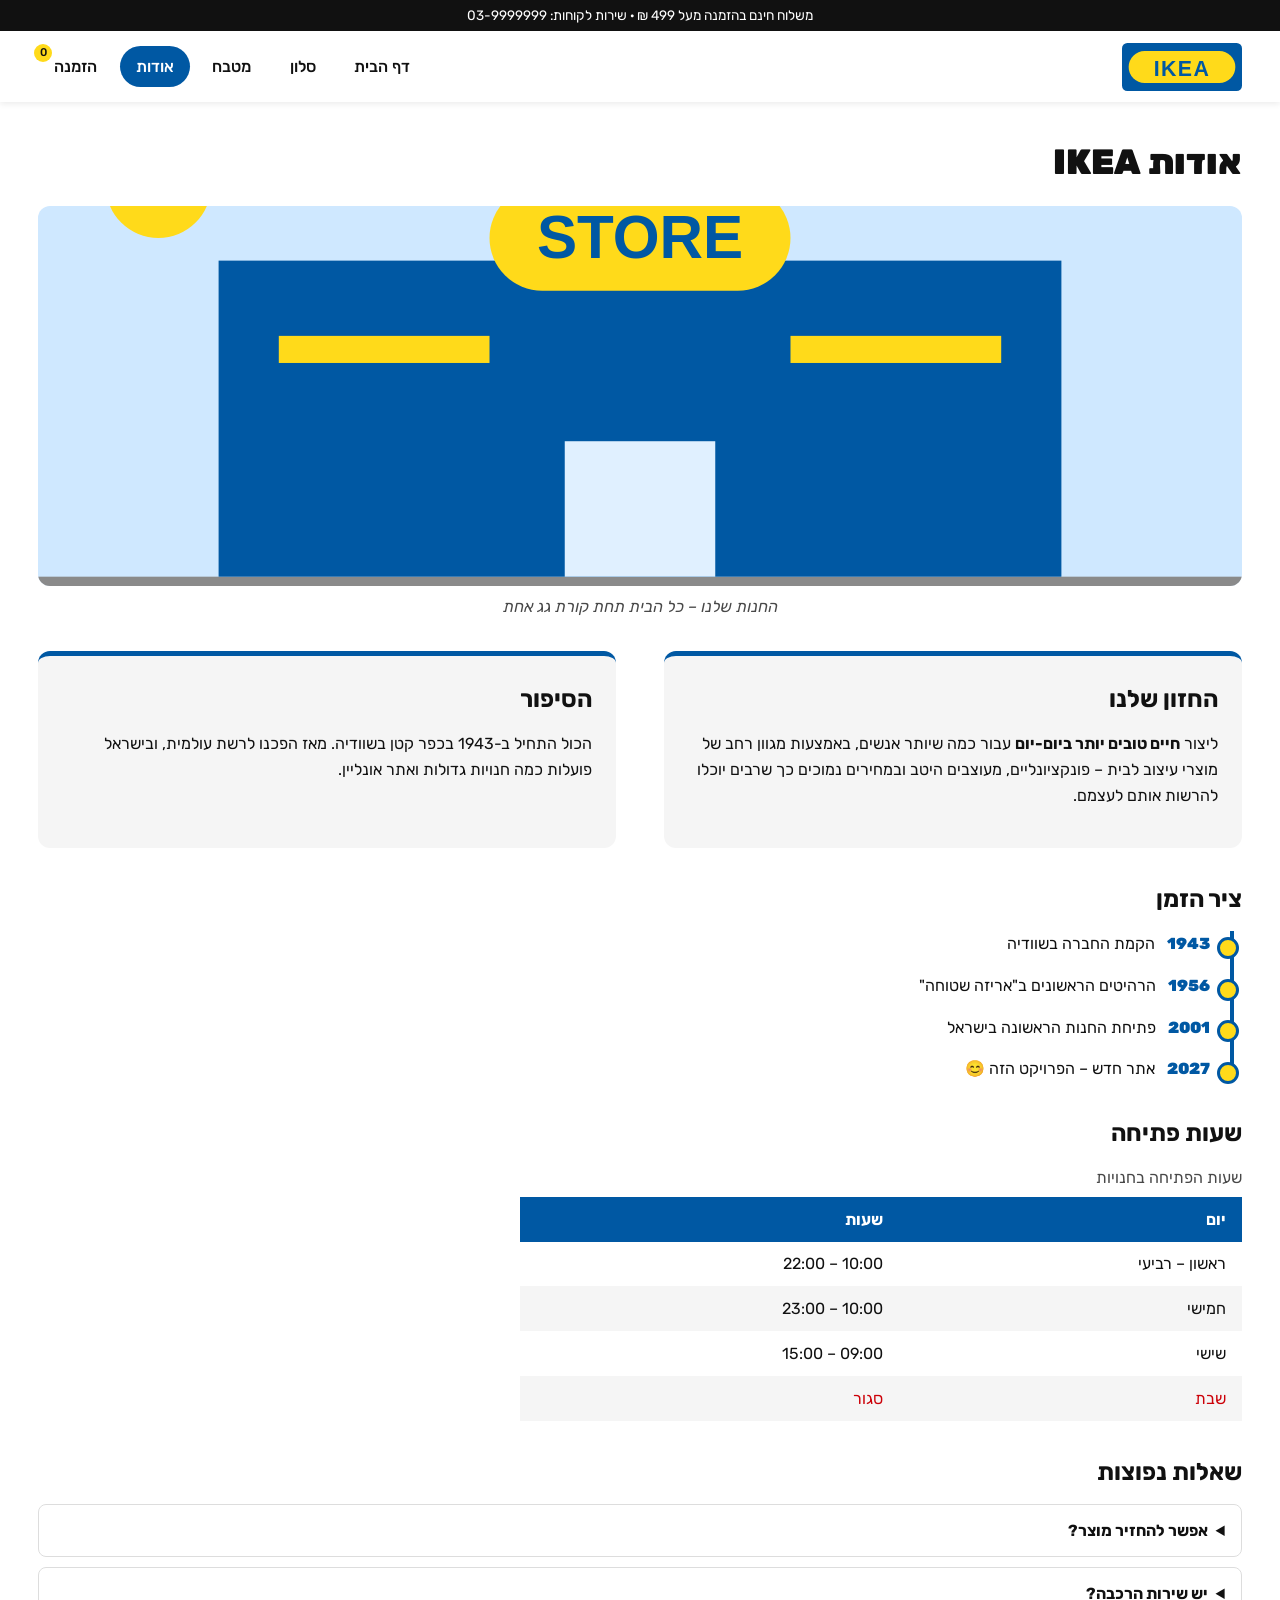
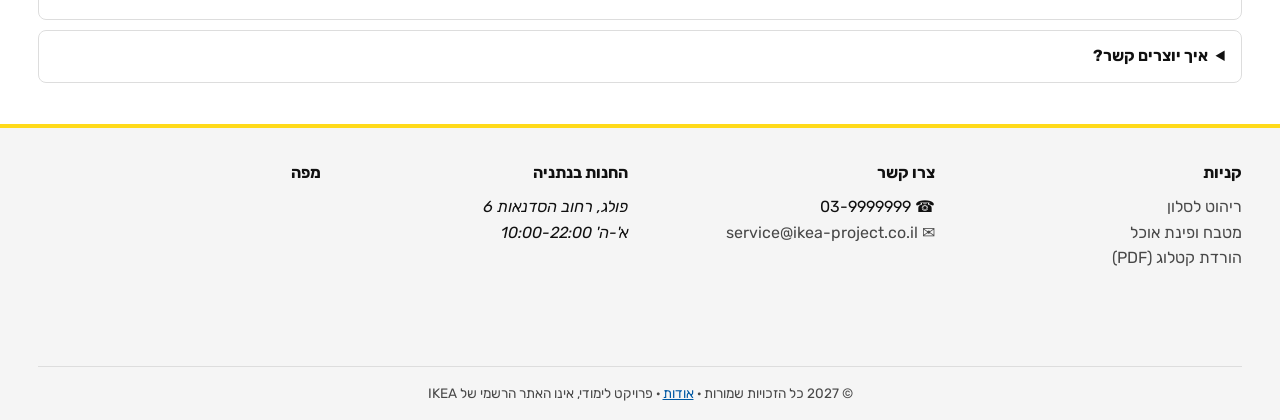
==== pages/about.html @ 293328e9 "Add files via upload" ====
<!DOCTYPE html>
<html lang="he" dir="rtl">
<head>
  <meta charset="UTF-8">
  <meta name="viewport" content="width=device-width, initial-scale=1.0">
  <meta name="description" content="איקאה - רהיטים ועיצוב לבית (פרויקט לימודי HTML+CSS)">
  <title>אודות | IKEA</title>
  <link rel="icon" href="../favicon.ico">
  <link rel="stylesheet" href="../css/style.css">
  <link rel="stylesheet" href="../css/about.css">
</head>
<body>
  <header>
    <p class="top-bar">משלוח חינם בהזמנה מעל 499 ₪ · שירות לקוחות: 03-9999999</a></p>
    <div class="header-inner">
      <a class="logo" href="../index.html" title="לדף הבית">
        <img src="../files/images/logo.svg" alt="לוגו IKEA">
      </a>
      <nav class="main-nav" aria-label="ניווט ראשי">
        <ul>
          <li><a href="../index.html">דף הבית</a></li>
          <li><a href="living-room.html">סלון</a></li>
          <li><a href="kitchen.html">מטבח</a></li>
          <li><a href="about.html" aria-current="page">אודות</a></li>
          <li><a href="order.html" class="cart-link">הזמנה</a></li>
        </ul>
      </nav>
    </div>
  </header>

  <div class="page">
    <main>
      <h1>אודות IKEA</h1>
      <figure class="about-img">
        <img src="../files/images/store.svg" alt="חנות IKEA">
        <figcaption>החנות שלנו – כל הבית תחת קורת גג אחת</figcaption>
      </figure>

      <section class="story">
        <article>
          <h2>החזון שלנו</h2>
          <p>ליצור <strong>חיים טובים יותר ביום-יום</strong> עבור כמה שיותר אנשים, באמצעות מגוון רחב של מוצרי עיצוב לבית –
            פונקציונליים, מעוצבים היטב ובמחירים נמוכים כך שרבים יוכלו להרשות אותם לעצמם.</p>
        </article>
        <article>
          <h2>הסיפור</h2>
          <p>הכול התחיל ב-1943 בכפר קטן בשוודיה. מאז הפכנו לרשת עולמית, ובישראל פועלות כמה חנויות גדולות
            ואתר אונליין.</p>
        </article>
      </section>

      <section>
        <h2>ציר הזמן</h2>
        <ul class="timeline">
          <li><time datetime="1943">1943</time> הקמת החברה בשוודיה</li>
          <li><time datetime="1956">1956</time> הרהיטים הראשונים ב"אריזה שטוחה"</li>
          <li><time datetime="2001">2001</time> פתיחת החנות הראשונה בישראל</li>
          <li><time datetime="2027">2027</time> אתר חדש – הפרויקט הזה 😊</li>
        </ul>
      </section>

      <section>
        <h2>שעות פתיחה</h2>
        <table class="hours">
          <caption>שעות הפתיחה בחנויות</caption>
          <thead>
            <tr><th>יום</th><th>שעות</th></tr>
          </thead>
          <tbody>
            <tr><td>ראשון – רביעי</td><td>10:00 – 22:00</td></tr>
            <tr><td>חמישי</td><td>10:00 – 23:00</td></tr>
            <tr><td>שישי</td><td>09:00 – 15:00</td></tr>
            <tr><td>שבת</td><td>סגור</td></tr>
          </tbody>
        </table>
      </section>

      <section>
        <h2>שאלות נפוצות</h2>
        <details>
          <summary>אפשר להחזיר מוצר?</summary>
          <p>כן, תוך 365 יום עם חשבונית, כל עוד המוצר לא נפגע.</p>
        </details>
        <details>
          <summary>יש שירות הרכבה?</summary>
          <p>כן, בתוספת תשלום. אפשר לבחור הרכבה בטופס ההזמנה.</p>
        </details>
        <details>
          <summary>איך יוצרים קשר?</summary>
          <p>בטלפון 03-9999999</a> או במייל
            <a href="mailto:service@ikea-project.co.il">service@ikea-project.co.il</a>.</p>
        </details>
      </section>
    </main>
  </div>

  <footer>
    <div class="footer-cols">
      <section>
        <h3>קניות</h3>
        <ul>
          <li><a href="living-room.html">ריהוט לסלון</a></li>
          <li><a href="kitchen.html">מטבח ופינת אוכל</a></li>
          <li><a href="../files/docs/catalog-2027.pdf" download>הורדת קטלוג (PDF)</a></li>
        </ul>
      </section>
      <section>
        <h3>צרו קשר</h3>
        <ul>
          <li>☎ 03-9999999</a></li>
          <li><a href="mailto:service@ikea-project.co.il?subject=פנייה מהאתר">✉ service@ikea-project.co.il</a></li>
        </ul>
      </section>
      <section>
        <h3>החנות בנתניה</h3>
        <address>פולג, רחוב הסדנאות 6<br>א'-ה' 10:00-22:00</address>
      </section>
      <section>
        <h3>מפה</h3>
        <iframe title="מפת החנות" loading="lazy"
          src="https://www.openstreetmap.org/export/embed.html?bbox=34.86%2C32.27%2C34.88%2C32.29&amp;layer=mapnik"></iframe>
      </section>
    </div>
    <p class="copyright">© 2027 כל הזכויות שמורות · <a href="about.html">אודות</a> · פרויקט לימודי, אינו האתר הרשמי של IKEA</p>
  </footer>
</body>
</html>
---- css/style.css ----
/* =========================================================
   style.css - עיצוב משותף לכל דפי האתר
   ========================================================= */
@import url('https://fonts.googleapis.com/css2?family=Rubik:wght@400;500;700;900&display=swap');

/* --- משתני CSS (נושא ללמידה עצמית) --- */
:root {
  --blue: #0058a3;
  --blue-dark: #004f93;
  --yellow: #ffda1a;
  --text: #111111;
  --muted: #484848;
  --bg: #ffffff;
  --bg-soft: #f5f5f5;
  --radius: 12px;
  --shadow: 0 4px 14px rgba(0, 0, 0, 0.12);
  --gap: 2%;
}

* {
  box-sizing: border-box;
  margin: 0;
  padding: 0;
}

html {
  scroll-behavior: smooth;
}

body {
  font-family: 'Rubik', Arial, sans-serif;
  color: var(--text);
  background-color: var(--bg);
  line-height: 1.6;
  display: flex;               /* פריסת הדף: עמודה - header / תוכן / footer */
  flex-direction: column;
  min-height: 100vh;
}

a {
  color: var(--blue);
}

img,
video {
  max-width: 100%;
}

/* ---------- כותרת ראשית ---------- */
body > header {
  position: sticky;             /* הכותרת נשארת למעלה בגלילה */
  top: 0;
  z-index: 10;
  background-color: var(--bg);
  box-shadow: 0 2px 6px rgba(0, 0, 0, 0.08);
}

.top-bar {
  background-color: var(--text);
  color: #fff;
  text-align: center;
  font-size: 0.85rem;
  padding: 0.3rem 2%;
}

.top-bar a {
  color: var(--yellow);
}

.header-inner {
  display: flex;
  justify-content: space-between;
  align-items: center;
  flex-wrap: wrap;
  gap: 1rem;
  width: 94%;
  margin: 0 auto;
  padding: 0.7rem 0;
}

.logo img {
  width: 120px;
  display: block;
  transition: transform 0.3s ease;
}

.logo:hover img {
  transform: scale(1.06) rotate(-2deg);
}

/* ---------- תפריט ניווט ---------- */
.main-nav ul {
  list-style: none;
  display: flex;
  flex-wrap: wrap;
  gap: 0.4rem;
}

.main-nav a {
  display: inline-block;
  text-decoration: none;
  color: var(--text);
  font-weight: 500;
  padding: 0.5rem 1rem;
  border-radius: 999px;
  transition: background-color 0.25s, color 0.25s;
}

.main-nav a:hover,
.main-nav a:focus-visible {
  background-color: var(--bg-soft);
}

/* הקישור לדף הנוכחי - סלקטור מאפיין */
.main-nav a[aria-current="page"] {
  background-color: var(--blue);
  color: #fff;
}

.cart-link {
  position: relative;
}

.cart-link::after {           /* פסאודו-אלמנט: עיגול "באדג'" */
  content: "0";
  position: absolute;
  top: -2px;
  left: -4px;
  width: 18px;
  height: 18px;
  font-size: 0.7rem;
  line-height: 18px;
  text-align: center;
  border-radius: 50%;
  background-color: var(--yellow);
  color: var(--text);
}

/* ---------- אזור התוכן ---------- */
.page {
  flex: 1;                      /* דוחף את ה-footer לתחתית */
  display: flex;
  gap: var(--gap);
  width: 94%;
  margin: 2rem auto;
}

.page > main {
  flex: 1 1 75%;
}

.page > aside {
  flex: 0 0 22%;
  align-self: flex-start;
  position: sticky;
  top: 140px;
  background-color: var(--bg-soft);
  border-radius: var(--radius);
  padding: 1.2rem;
}

aside h2 {
  font-size: 1.1rem;
  margin-bottom: 0.6rem;
}

aside ul {
  list-style: none;
}

aside li + li {               /* סלקטור "אח צמוד" */
  border-top: 1px solid #ddd;
}

aside a {
  display: block;
  padding: 0.45rem 0;
  text-decoration: none;
  color: var(--muted);
}

aside a:hover {
  color: var(--blue);
  padding-right: 6px;
  transition: padding 0.2s;
}

h1 {
  font-size: 2.2rem;
  font-weight: 900;
  margin-bottom: 1rem;
}

h2 {
  font-size: 1.5rem;
  margin-bottom: 0.8rem;
}

main p {
  margin-bottom: 1rem;
}

/* ---------- כפתורים ---------- */
.btn {
  display: inline-block;
  border: none;
  cursor: pointer;
  text-decoration: none;
  font: inherit;
  font-weight: 700;
  padding: 0.8rem 1.8rem;
  border-radius: 999px;
  background-color: var(--blue);
  color: #fff;
  transition: background-color 0.25s, transform 0.2s;
}

.btn:hover {
  background-color: var(--blue-dark);
  transform: translateY(-2px);
}

.btn.secondary {
  background-color: transparent;
  color: var(--text);
  border: 2px solid var(--text);
}

/* ---------- אנימציה משותפת ---------- */
@keyframes fade-up {
  from {
    opacity: 0;
    transform: translateY(25px);
  }
  to {
    opacity: 1;
    transform: translateY(0);
  }
}

main > * {
  animation: fade-up 0.7s ease both;
}

main > *:nth-child(2) { animation-delay: 0.1s; }
main > *:nth-child(3) { animation-delay: 0.2s; }

/* ---------- כותרת תחתונה ---------- */
body > footer {
  background-color: var(--bg-soft);
  border-top: 4px solid var(--yellow);
  padding: 2rem 3% 1rem;
}

.footer-cols {
  display: flex;
  flex-wrap: wrap;
  justify-content: space-between;
  gap: 1.5rem;
}

.footer-cols > section {
  flex: 1 1 22%;
}

.footer-cols h3 {
  font-size: 1rem;
  margin-bottom: 0.5rem;
}

.footer-cols ul {
  list-style: none;
}

.footer-cols a {
  color: var(--muted);
  text-decoration: none;
}

.footer-cols a:hover {
  text-decoration: underline;
}

.footer-cols iframe {
  width: 100%;
  height: 140px;
  border: 0;
  border-radius: var(--radius);
}

.copyright {
  text-align: center;
  font-size: 0.85rem;
  color: var(--muted);
  margin-top: 1.5rem;
  border-top: 1px solid #ddd;
  padding-top: 1rem;
}

/* ---------- רספונסיביות ---------- */
@media (max-width: 900px) {
  .page {
    flex-direction: column;
  }

  .page > aside {
    position: static;
    width: 100%;
  }

  .footer-cols > section {
    flex-basis: 45%;
  }
}

@media (max-width: 600px) {
  h1 {
    font-size: 1.7rem;
  }

  .header-inner {
    justify-content: center;
  }

  .main-nav ul {
    justify-content: center;
  }

  .main-nav a {
    padding: 0.4rem 0.7rem;
    font-size: 0.9rem;
  }

  .footer-cols > section {
    flex-basis: 100%;
  }
}
---- css/about.css ----
/* about.css - עיצוב ייחודי לדף אודות */

.about-img img {
  width: 100%;
  height: auto;
  border-radius: var(--radius);
  object-fit: cover;
  max-height: 380px;
}

.about-img figcaption {
  text-align: center;
  font-style: italic;
  color: var(--muted);
  margin-bottom: 2rem;
}

.story {
  display: flex;
  gap: 4%;
  margin-bottom: 2rem;
}

.story article {
  flex: 1;
  background-color: var(--bg-soft);
  border-radius: var(--radius);
  padding: 1.5rem;
  border-top: 5px solid var(--blue);
}

/* ציר זמן עם position + פסאודו-אלמנטים */
.timeline {
  list-style: none;
  position: relative;
  padding-right: 2rem;
  margin-bottom: 2rem;
}

.timeline::before {
  content: "";
  position: absolute;
  top: 0;
  bottom: 0;
  right: 8px;
  width: 4px;
  background-color: var(--blue);
}

.timeline li {
  position: relative;
  margin-bottom: 1rem;
}

.timeline li::before {
  content: "";
  position: absolute;
  right: -1.85rem;
  top: 0.35rem;
  width: 16px;
  height: 16px;
  border-radius: 50%;
  background-color: var(--yellow);
  border: 3px solid var(--blue);
}

.timeline time {
  font-weight: 900;
  color: var(--blue);
  margin-left: 0.5rem;
}

/* טבלה מעוצבת (רק לתוכן טבלאי - לא לפריסה) */
.hours {
  width: 60%;
  border-collapse: collapse;
  margin-bottom: 2rem;
}

.hours caption {
  text-align: right;
  color: var(--muted);
  margin-bottom: 0.4rem;
}

.hours th,
.hours td {
  padding: 0.6rem 1rem;
  text-align: right;
}

.hours thead {
  background-color: var(--blue);
  color: #fff;
}

.hours tbody tr:nth-child(even) {
  background-color: var(--bg-soft);
}

.hours tbody tr:last-child {
  color: #cc0008;
}

details {
  border: 1px solid #ddd;
  border-radius: 8px;
  padding: 0.8rem 1rem;
  margin-bottom: 0.6rem;
}

details summary {
  cursor: pointer;
  font-weight: 700;
}

details[open] {
  background-color: #fffbe0;
}

details[open] summary {
  margin-bottom: 0.5rem;
}

@media (max-width: 700px) {
  .story {
    flex-direction: column;
    gap: 1rem;
  }

  .hours {
    width: 100%;
  }
}
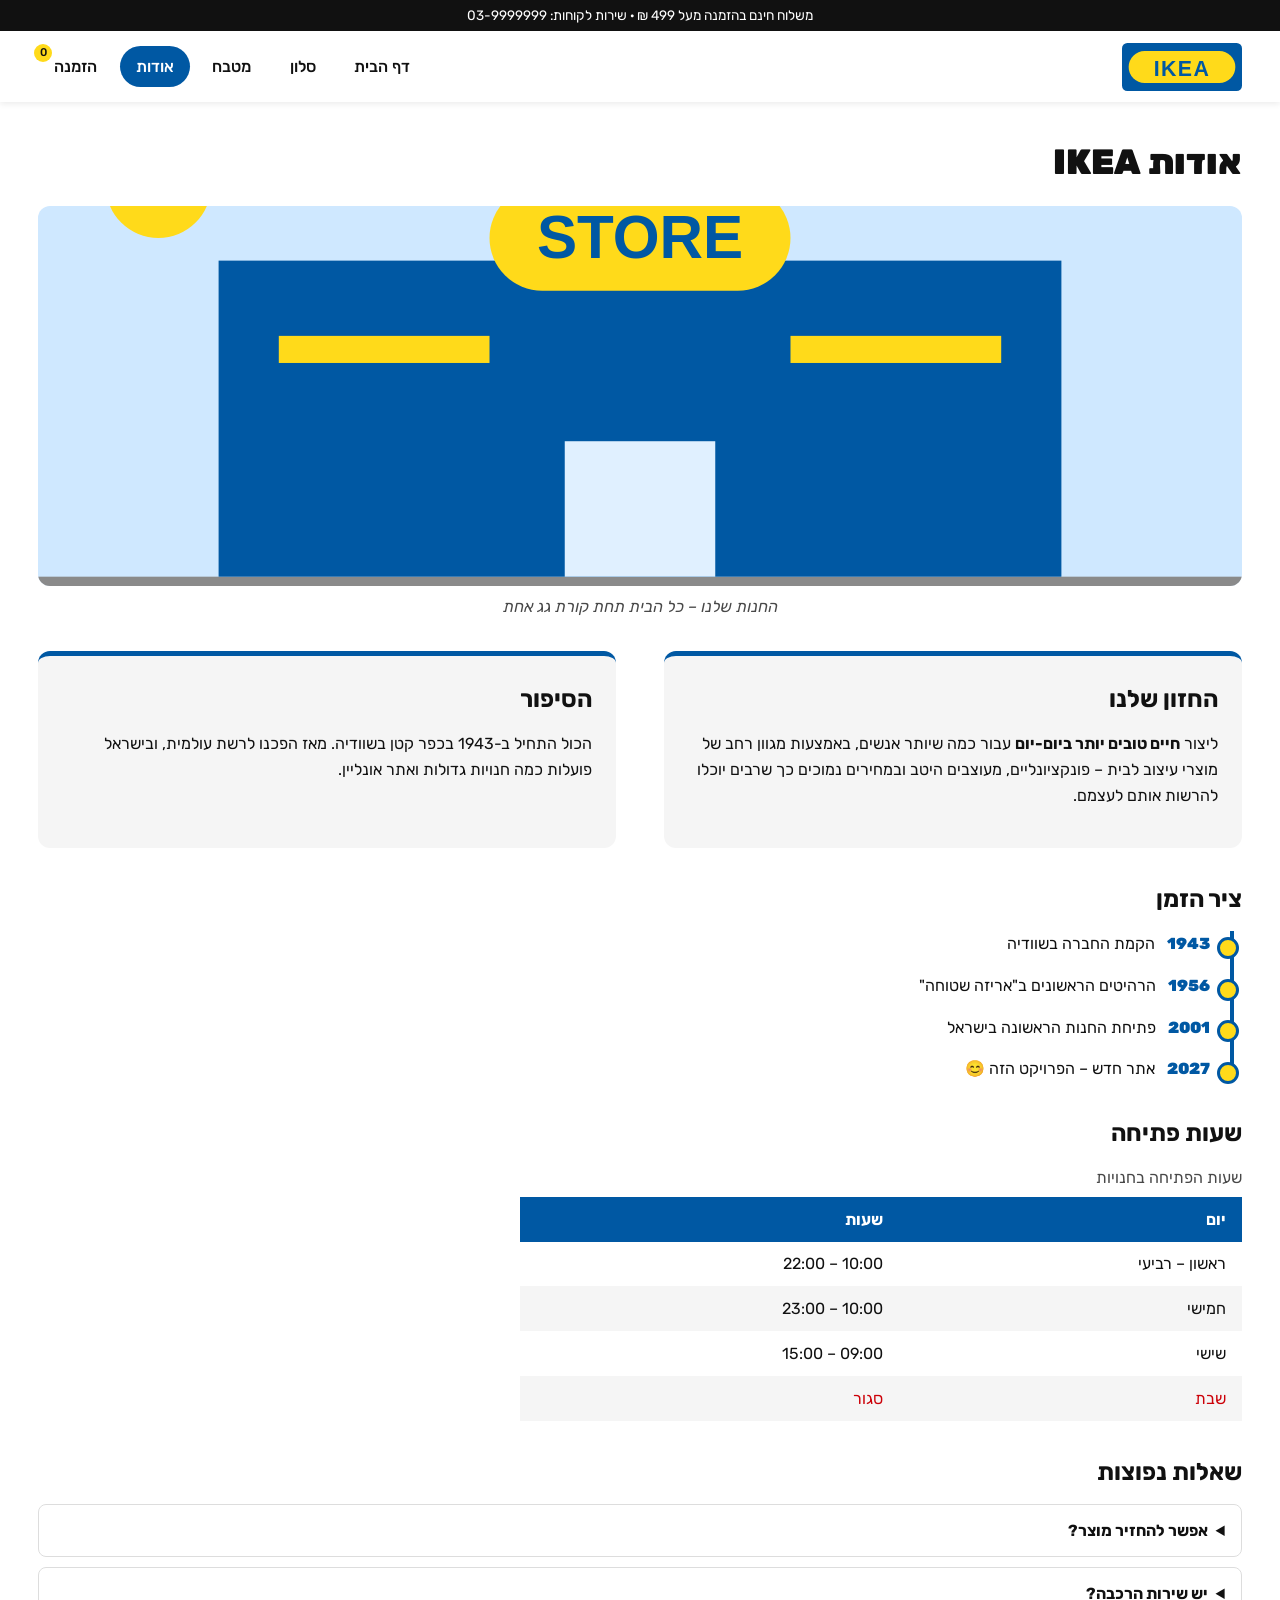
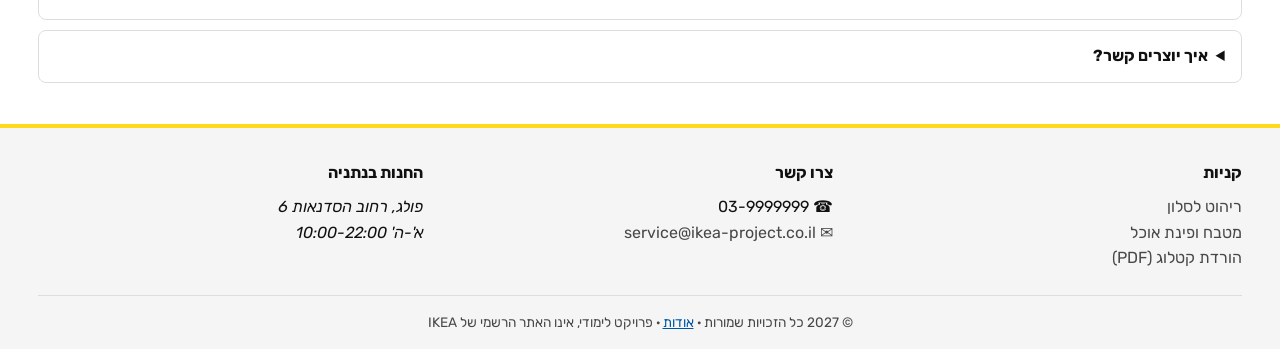
==== commit fe139f0c: "Add files via upload" ====
--- a/pages/about.html
+++ b/pages/about.html
@@ -115,11 +115,6 @@
         <h3>החנות בנתניה</h3>
         <address>פולג, רחוב הסדנאות 6<br>א'-ה' 10:00-22:00</address>
       </section>
-      <section>
-        <h3>מפה</h3>
-        <iframe title="מפת החנות" loading="lazy"
-          src="https://www.openstreetmap.org/export/embed.html?bbox=34.86%2C32.27%2C34.88%2C32.29&amp;layer=mapnik"></iframe>
-      </section>
     </div>
     <p class="copyright">© 2027 כל הזכויות שמורות · <a href="about.html">אודות</a> · פרויקט לימודי, אינו האתר הרשמי של IKEA</p>
   </footer>
